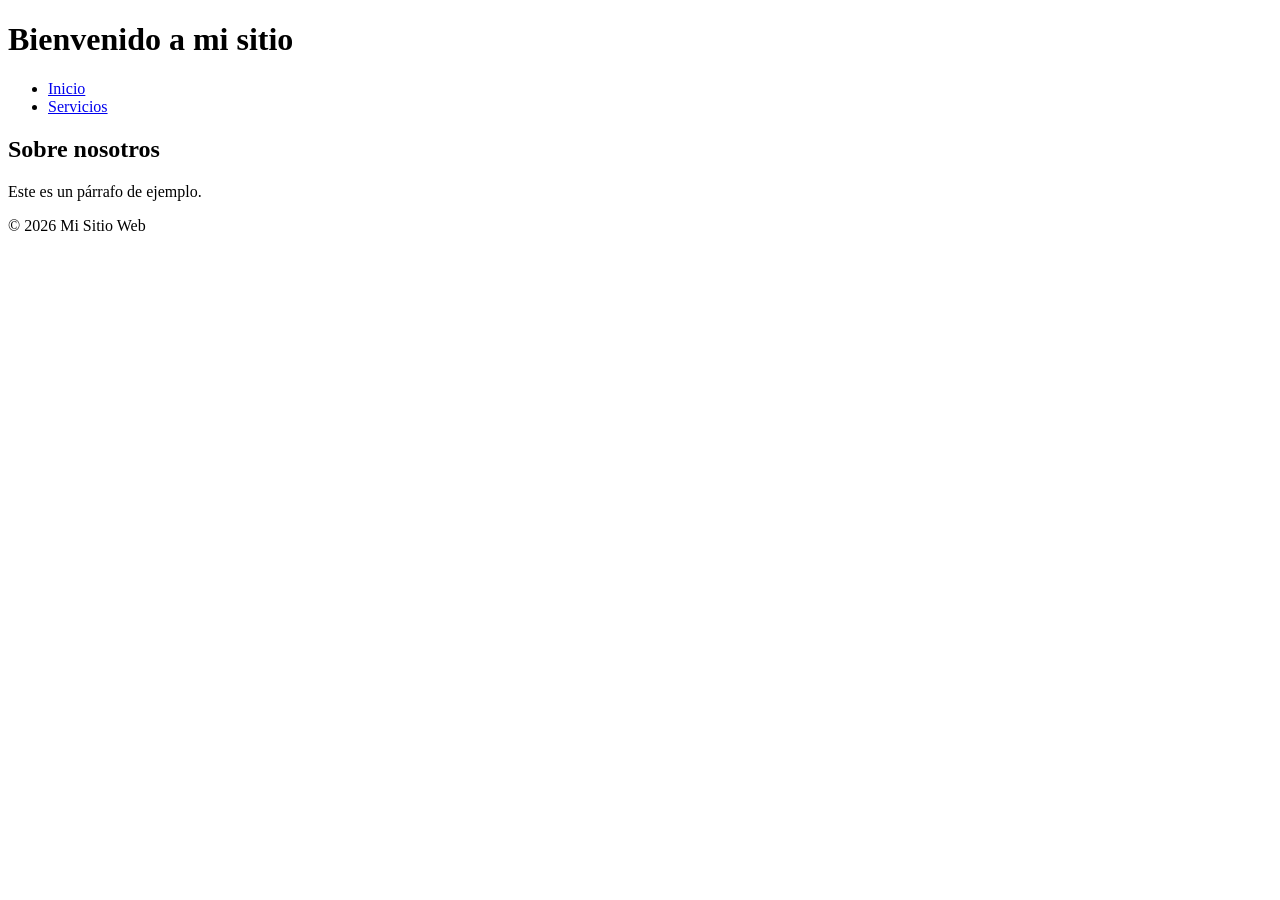
==== docs/index.html @ b6e342ae "primer comentario pagina html" ====
<!DOCTYPE html>
<html lang="es">
<head>
    <meta charset="UTF-8">
    <title>Ejemplo de Página</title>
</head>
<body>
    <header>
        <h1>Bienvenido a mi sitio</h1>
    </header>
    <nav>
        <ul>
            <li><a href="#">Inicio</a></li>
            <li><a href="#">Servicios</a></li>
        </ul>
    </nav>
    <section>
        <h2>Sobre nosotros</h2>
        <p>Este es un párrafo de ejemplo.</p>
    </section>
    <footer>
        <p>© 2026 Mi Sitio Web</p>
    </footer>
</body>
</html>
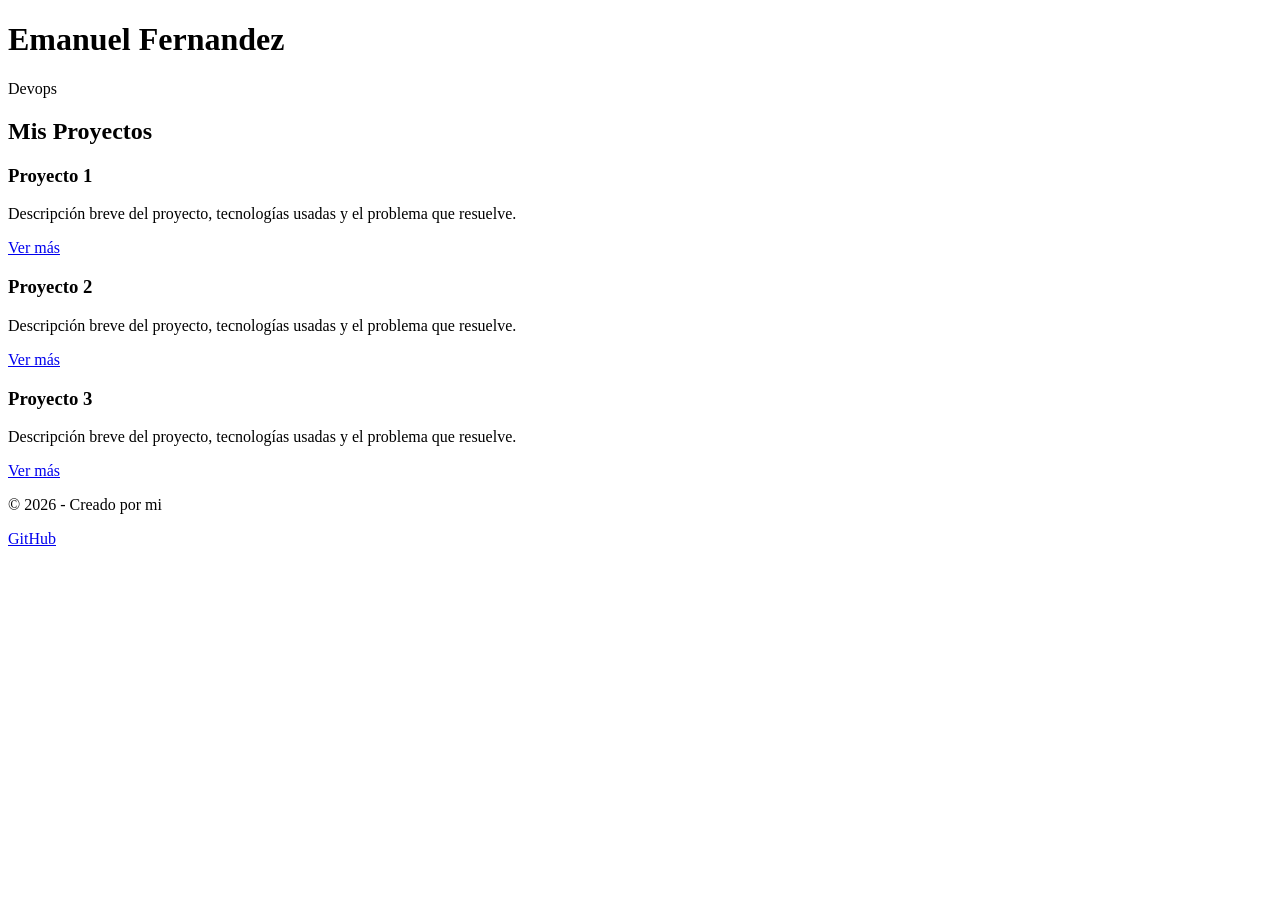
==== commit c8c9f8b6: "update de index" ====
--- a/docs/index.html
+++ b/docs/index.html
@@ -2,24 +2,48 @@
 <html lang="es">
 <head>
     <meta charset="UTF-8">
-    <title>Ejemplo de Página</title>
+    <meta name="viewport" content="width=device-width, initial-scale=1.0">
+    <title>Mi Portafolio Simple</title>
+    <link rel="stylesheet" href="styles.css">
 </head>
 <body>
+
     <header>
-        <h1>Bienvenido a mi sitio</h1>
+        <h1>Emanuel Fernandez</h1>
+        <p>Devops</p>
     </header>
-    <nav>
-        <ul>
-            <li><a href="#">Inicio</a></li>
-            <li><a href="#">Servicios</a></li>
-        </ul>
-    </nav>
-    <section>
-        <h2>Sobre nosotros</h2>
-        <p>Este es un párrafo de ejemplo.</p>
-    </section>
+
+    <main>
+        <section class="projects">
+            <h2>Mis Proyectos</h2>
+            <div class="grid-container">
+                <article class="card">
+                    <h3>Proyecto 1</h3>
+                    <p>Descripción breve del proyecto, tecnologías usadas y el problema que resuelve.</p>
+                    <a href="#">Ver más</a>
+                </article>
+
+                <article class="card">
+                    <h3>Proyecto 2</h3>
+                    <p>Descripción breve del proyecto, tecnologías usadas y el problema que resuelve.</p>
+                    <a href="#">Ver más</a>
+                </article>
+
+                <article class="card">
+                    <h3>Proyecto 3</h3>
+                    <p>Descripción breve del proyecto, tecnologías usadas y el problema que resuelve.</p>
+                    <a href="#">Ver más</a>
+                </article>
+            </div>
+        </section>
+    </main>
+
     <footer>
-        <p>© 2026 Mi Sitio Web</p>
+        <p>&copy; 2026 - Creado por mi</p>
+        <div class="socials">
+            <a href="#">GitHub</a>
+        </div>
     </footer>
+
 </body>
-</html>+</html>
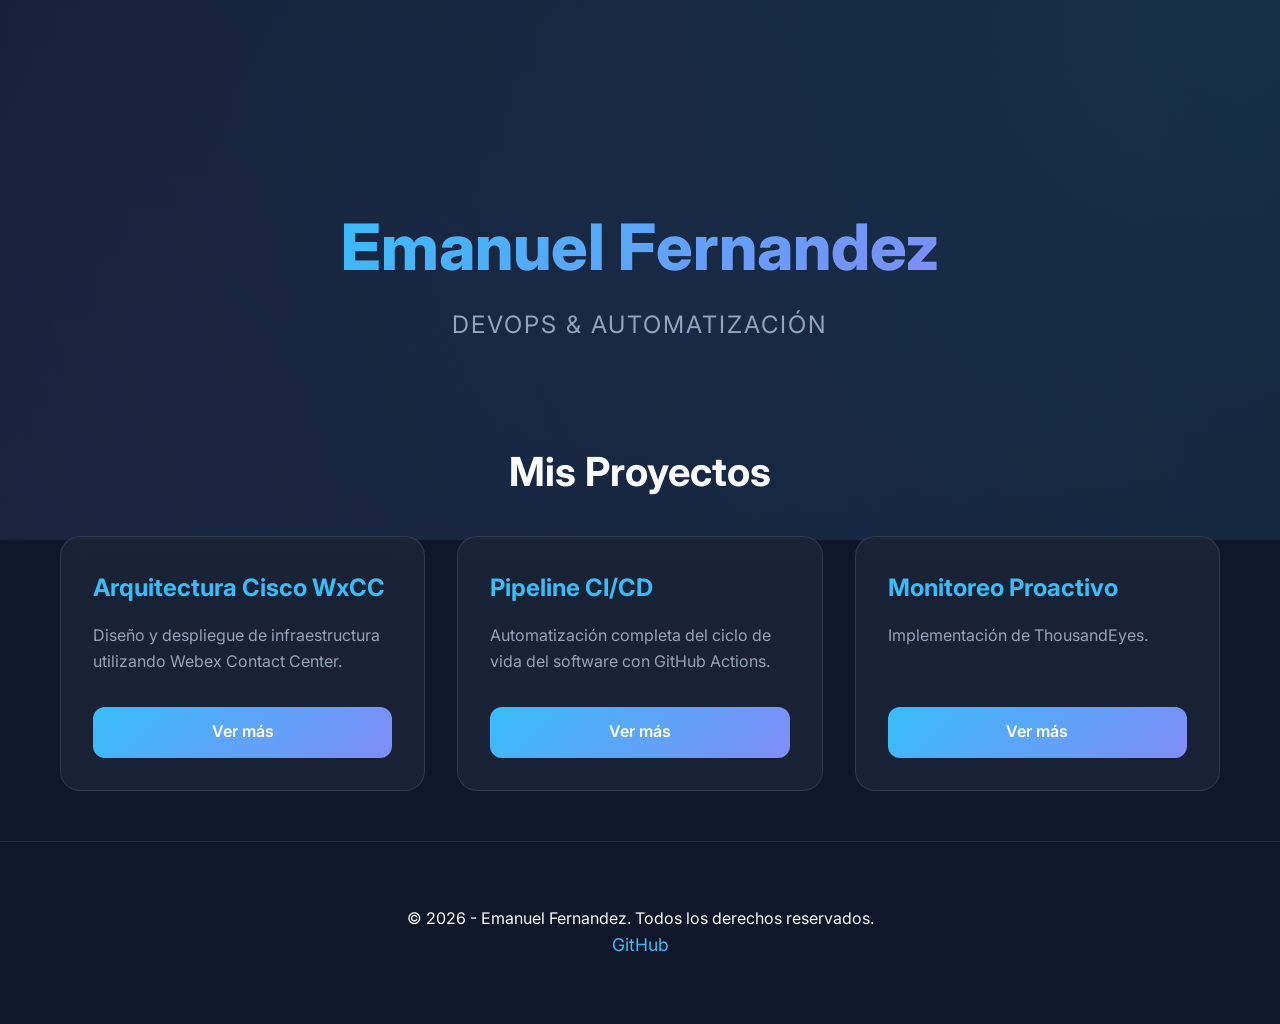
==== commit 24a79b81: "update index y subpaginas" ====
--- a/docs/index.html
+++ b/docs/index.html
@@ -1,49 +1,56 @@
 <!DOCTYPE html>
 <html lang="es">
+
 <head>
     <meta charset="UTF-8">
     <meta name="viewport" content="width=device-width, initial-scale=1.0">
-    <title>Mi Portafolio Simple</title>
+    <title>Emanuel Fernandez | Portafolio Devops</title>
+    <meta name="description" content="Portafolio profesional de Emanuel Fernandez, especialista en Devops.">
     <link rel="stylesheet" href="styles.css">
+    <link rel="preconnect" href="https://fonts.googleapis.com">
+    <link rel="preconnect" href="https://fonts.gstatic.com" crossorigin>
+    <link href="https://fonts.googleapis.com/css2?family=Inter:wght@400;600;800&display=swap" rel="stylesheet">
 </head>
+
 <body>
 
-    <header>
+    <header id="hero">
         <h1>Emanuel Fernandez</h1>
-        <p>Devops</p>
+        <p>Devops & Automatización</p>
     </header>
 
     <main>
-        <section class="projects">
+        <section class="projects" id="projects-section">
             <h2>Mis Proyectos</h2>
             <div class="grid-container">
-                <article class="card">
-                    <h3>Proyecto 1</h3>
-                    <p>Descripción breve del proyecto, tecnologías usadas y el problema que resuelve.</p>
-                    <a href="#">Ver más</a>
+                <article class="card" id="project-1">
+                    <h3>Arquitectura Cisco WxCC</h3>
+                    <p>Diseño y despliegue de infraestructura utilizando Webex Contact Center.</p>
+                    <a href="proyecto1.html">Ver más</a>
                 </article>
 
-                <article class="card">
-                    <h3>Proyecto 2</h3>
-                    <p>Descripción breve del proyecto, tecnologías usadas y el problema que resuelve.</p>
-                    <a href="#">Ver más</a>
+                <article class="card" id="project-2">
+                    <h3>Pipeline CI/CD</h3>
+                    <p>Automatización completa del ciclo de vida del software con GitHub Actions.</p>
+                    <a href="proyecto2.html">Ver más</a>
                 </article>
 
-                <article class="card">
-                    <h3>Proyecto 3</h3>
-                    <p>Descripción breve del proyecto, tecnologías usadas y el problema que resuelve.</p>
-                    <a href="#">Ver más</a>
+                <article class="card" id="project-3">
+                    <h3>Monitoreo Proactivo</h3>
+                    <p>Implementación de ThousandEyes.</p>
+                    <a href="proyecto3.html">Ver más</a>
                 </article>
             </div>
         </section>
     </main>
 
     <footer>
-        <p>&copy; 2026 - Creado por mi</p>
+        <p>&copy; 2026 - Emanuel Fernandez. Todos los derechos reservados.</p>
         <div class="socials">
-            <a href="#">GitHub</a>
+            <a href="https://github.com/aemafernandez" target="_blank" id="footer-github">GitHub</a>
         </div>
     </footer>
 
 </body>
-</html>
+
+</html>
--- a/docs/styles.css
+++ b/docs/styles.css
@@ -0,0 +1,161 @@
+:root {
+    --bg-color: #0f172a;
+    --card-bg: rgba(30, 41, 59, 0.7);
+    --accent-primary: #38bdf8;
+    --accent-secondary: #818cf8;
+    --text-main: #f8fafc;
+    --text-muted: #94a3b8;
+    --glass-border: rgba(255, 255, 255, 0.1);
+    --transition: all 0.3s ease;
+}
+
+* {
+    margin: 0;
+    padding: 0;
+    box-sizing: border-box;
+}
+
+body {
+    background-color: var(--bg-color);
+    color: var(--text-main);
+    font-family: 'Inter', system-ui, -apple-system, sans-serif;
+    line-height: 1.6;
+    overflow-x: hidden;
+    min-height: 100vh;
+}
+
+header {
+    height: 60vh;
+    display: flex;
+    flex-direction: column;
+    justify-content: center;
+    align-items: center;
+    background: radial-gradient(circle at top right, rgba(56, 189, 248, 0.15), transparent),
+                radial-gradient(circle at bottom left, rgba(129, 140, 248, 0.1), transparent);
+    text-align: center;
+    padding: 0 20px;
+}
+
+header h1 {
+    font-size: 4rem;
+    font-weight: 800;
+    background: linear-gradient(135deg, var(--accent-primary), var(--accent-secondary));
+    -webkit-background-clip: text;
+    -webkit-text-fill-color: transparent;
+    margin-bottom: 0.5rem;
+}
+
+header p {
+    font-size: 1.5rem;
+    color: var(--text-muted);
+    letter-spacing: 2px;
+    text-transform: uppercase;
+}
+
+main {
+    max-width: 1200px;
+    margin: -100px auto 50px;
+    padding: 0 20px;
+}
+
+.projects h2 {
+    font-size: 2.5rem;
+    margin-bottom: 2rem;
+    text-align: center;
+}
+
+.grid-container {
+    display: grid;
+    grid-template-columns: repeat(auto-fit, minmax(300px, 1fr));
+    gap: 2rem;
+}
+
+.card {
+    background: var(--card-bg);
+    backdrop-filter: blur(12px);
+    border: 1px solid var(--glass-border);
+    border-radius: 20px;
+    padding: 2rem;
+    transition: var(--transition);
+    display: flex;
+    flex-direction: column;
+}
+
+.card:hover {
+    transform: translateY(-10px);
+    border-color: var(--accent-primary);
+    box-shadow: 0 20px 40px rgba(0, 0, 0, 0.4);
+}
+
+.card h3 {
+    font-size: 1.5rem;
+    margin-bottom: 1rem;
+    color: var(--accent-primary);
+}
+
+.card p {
+    color: var(--text-muted);
+    margin-bottom: 2rem;
+    flex-grow: 1;
+}
+
+.card a {
+    display: inline-block;
+    padding: 0.8rem 1.5rem;
+    background: linear-gradient(135deg, var(--accent-primary), var(--accent-secondary));
+    color: white;
+    text-decoration: none;
+    border-radius: 12px;
+    font-weight: 600;
+    text-align: center;
+    transition: var(--transition);
+}
+
+.card a:hover {
+    filter: brightness(1.1);
+    box-shadow: 0 4px 15px rgba(56, 189, 248, 0.4);
+}
+
+footer {
+    padding: 4rem 20px;
+    text-align: center;
+    border-top: 1px solid var(--glass-border);
+}
+
+footer .socials a {
+    color: var(--accent-primary);
+    text-decoration: none;
+    font-size: 1.1rem;
+    transition: var(--transition);
+}
+
+footer .socials a:hover {
+    color: var(--text-main);
+}
+
+/* Animations */
+@keyframes fadeIn {
+    from { opacity: 0; transform: translateY(20px); }
+    to { opacity: 1; transform: translateY(0); }
+}
+
+.card {
+    animation: fadeIn 0.6s ease-out forwards;
+}
+
+/* Page specific */
+.back-btn {
+    margin-top: 2rem;
+    display: inline-block;
+    padding: 0.8rem 1.5rem;
+    border: 1px solid var(--accent-primary);
+    color: var(--accent-primary);
+    text-decoration: none;
+    border-radius: 12px;
+    transition: var(--transition);
+}
+
+.back-btn:hover {
+    background: var(--accent-primary);
+    color: white;
+}
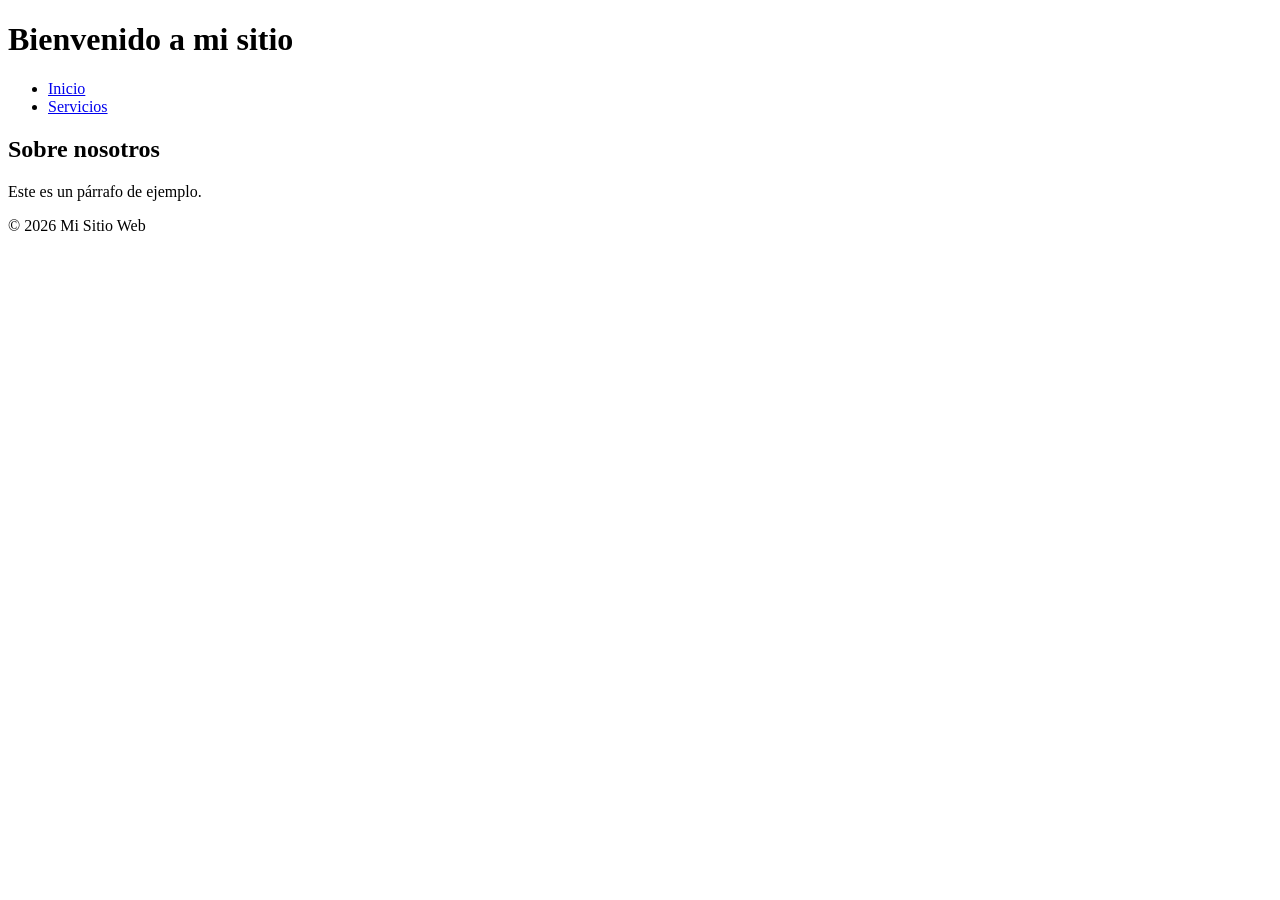
==== commit 483988bd: "Merge branch 'main' of https://github.com/aemafernandez/aemafernandez.github.io" ====
--- a/docs/index.html
+++ b/docs/index.html
@@ -3,52 +3,25 @@
 
 <head>
     <meta charset="UTF-8">
-    <meta name="viewport" content="width=device-width, initial-scale=1.0">
-    <title>Emanuel Fernandez | Portafolio Devops</title>
-    <meta name="description" content="Portafolio profesional de Emanuel Fernandez, especialista en Devops.">
-    <link rel="stylesheet" href="styles.css">
-    <link rel="preconnect" href="https://fonts.googleapis.com">
-    <link rel="preconnect" href="https://fonts.gstatic.com" crossorigin>
-    <link href="https://fonts.googleapis.com/css2?family=Inter:wght@400;600;800&display=swap" rel="stylesheet">
+    <title>Ejemplo de Página</title>
 </head>
 
 <body>
-
-    <header id="hero">
-        <h1>Emanuel Fernandez</h1>
-        <p>Devops & Automatización</p>
+    <header>
+        <h1>Bienvenido a mi sitio</h1>
     </header>
-
-    <main>
-        <section class="projects" id="projects-section">
-            <h2>Mis Proyectos</h2>
-            <div class="grid-container">
-                <article class="card" id="project-1">
-                    <h3>Arquitectura Cisco WxCC</h3>
-                    <p>Diseño y despliegue de infraestructura utilizando Webex Contact Center.</p>
-                    <a href="proyecto1.html">Ver más</a>
-                </article>
-
-                <article class="card" id="project-2">
-                    <h3>Pipeline CI/CD</h3>
-                    <p>Automatización completa del ciclo de vida del software con GitHub Actions.</p>
-                    <a href="proyecto2.html">Ver más</a>
-                </article>
-
-                <article class="card" id="project-3">
-                    <h3>Monitoreo Proactivo</h3>
-                    <p>Implementación de ThousandEyes.</p>
-                    <a href="proyecto3.html">Ver más</a>
-                </article>
-            </div>
-        </section>
-    </main>
-
+    <nav>
+        <ul>
+            <li><a href="#">Inicio</a></li>
+            <li><a href="#">Servicios</a></li>
+        </ul>
+    </nav>
+    <section>
+        <h2>Sobre nosotros</h2>
+        <p>Este es un párrafo de ejemplo.</p>
+    </section>
     <footer>
-        <p>&copy; 2026 - Emanuel Fernandez. Todos los derechos reservados.</p>
-        <div class="socials">
-            <a href="https://github.com/aemafernandez" target="_blank" id="footer-github">GitHub</a>
-        </div>
+        <p>© 2026 Mi Sitio Web</p>
     </footer>
 
 </body>
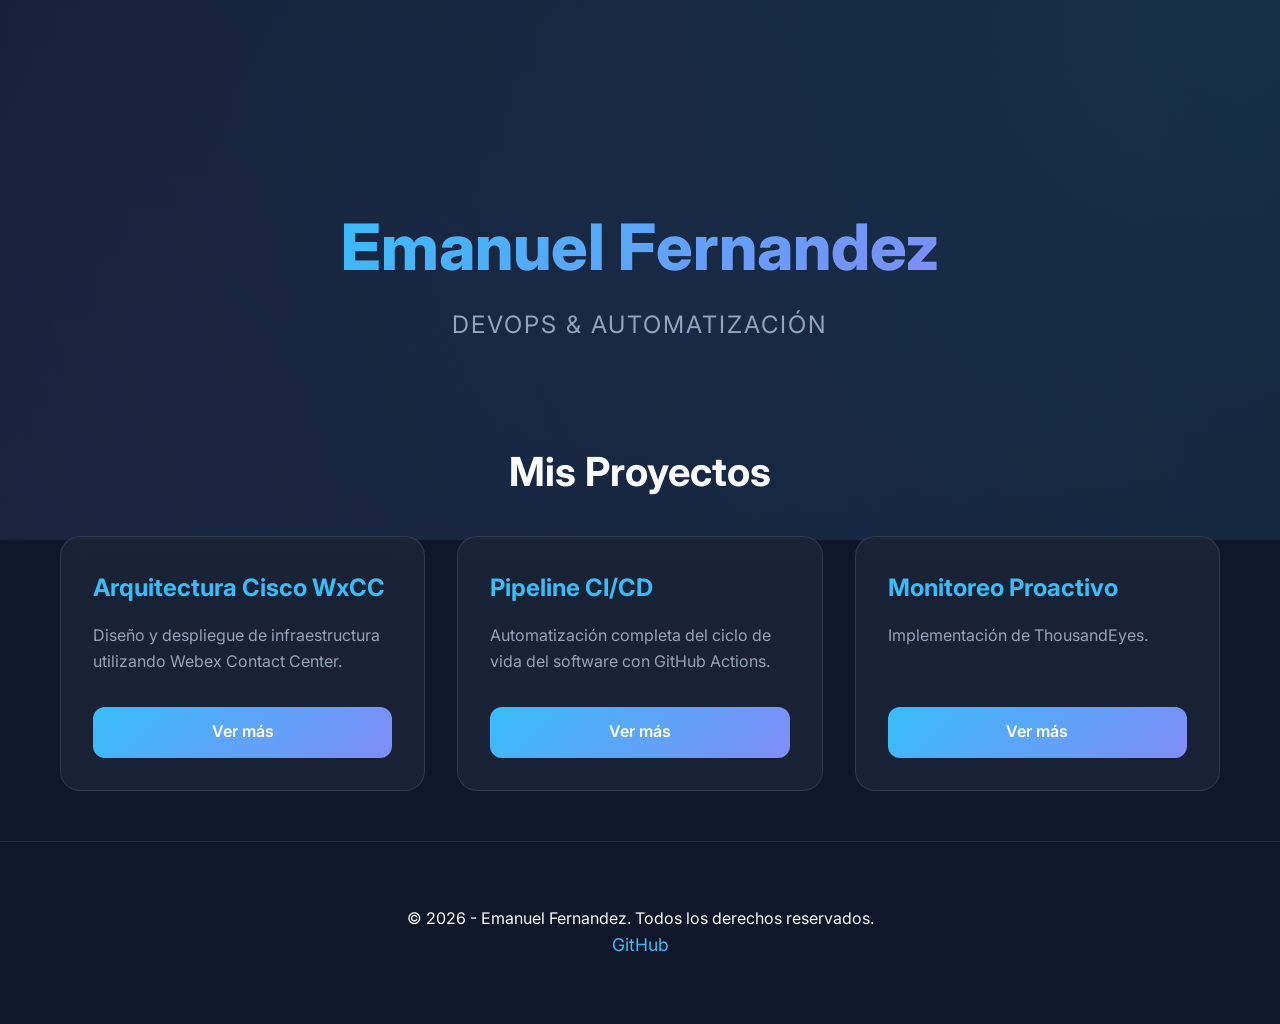
==== commit 3d048453: "update index" ====
--- a/docs/index.html
+++ b/docs/index.html
@@ -3,25 +3,52 @@
 
 <head>
     <meta charset="UTF-8">
-    <title>Ejemplo de Página</title>
+    <meta name="viewport" content="width=device-width, initial-scale=1.0">
+    <title>Emanuel Fernandez | Portafolio Devops</title>
+    <meta name="description" content="Portafolio profesional de Emanuel Fernandez, especialista en Devops.">
+    <link rel="stylesheet" href="styles.css">
+    <link rel="preconnect" href="https://fonts.googleapis.com">
+    <link rel="preconnect" href="https://fonts.gstatic.com" crossorigin>
+    <link href="https://fonts.googleapis.com/css2?family=Inter:wght@400;600;800&display=swap" rel="stylesheet">
 </head>
 
 <body>
-    <header>
-        <h1>Bienvenido a mi sitio</h1>
+
+    <header id="hero">
+        <h1>Emanuel Fernandez</h1>
+        <p>Devops & Automatización</p>
     </header>
-    <nav>
-        <ul>
-            <li><a href="#">Inicio</a></li>
-            <li><a href="#">Servicios</a></li>
-        </ul>
-    </nav>
-    <section>
-        <h2>Sobre nosotros</h2>
-        <p>Este es un párrafo de ejemplo.</p>
-    </section>
+
+    <main>
+        <section class="projects" id="projects-section">
+            <h2>Mis Proyectos</h2>
+            <div class="grid-container">
+                <article class="card" id="project-1">
+                    <h3>Arquitectura Cisco WxCC</h3>
+                    <p>Diseño y despliegue de infraestructura utilizando Webex Contact Center.</p>
+                    <a href="proyecto1.html">Ver más</a>
+                </article>
+
+                <article class="card" id="project-2">
+                    <h3>Pipeline CI/CD</h3>
+                    <p>Automatización completa del ciclo de vida del software con GitHub Actions.</p>
+                    <a href="proyecto2.html">Ver más</a>
+                </article>
+
+                <article class="card" id="project-3">
+                    <h3>Monitoreo Proactivo</h3>
+                    <p>Implementación de ThousandEyes.</p>
+                    <a href="proyecto3.html">Ver más</a>
+                </article>
+            </div>
+        </section>
+    </main>
+
     <footer>
-        <p>© 2026 Mi Sitio Web</p>
+        <p>&copy; 2026 - Emanuel Fernandez. Todos los derechos reservados.</p>
+        <div class="socials">
+            <a href="https://github.com/aemafernandez" target="_blank" id="footer-github">GitHub</a>
+        </div>
     </footer>
 
 </body>
--- a/docs/styles.css
+++ b/docs/styles.css
@@ -0,0 +1,161 @@
+:root {
+    --bg-color: #0f172a;
+    --card-bg: rgba(30, 41, 59, 0.7);
+    --accent-primary: #38bdf8;
+    --accent-secondary: #818cf8;
+    --text-main: #f8fafc;
+    --text-muted: #94a3b8;
+    --glass-border: rgba(255, 255, 255, 0.1);
+    --transition: all 0.3s ease;
+}
+
+* {
+    margin: 0;
+    padding: 0;
+    box-sizing: border-box;
+}
+
+body {
+    background-color: var(--bg-color);
+    color: var(--text-main);
+    font-family: 'Inter', system-ui, -apple-system, sans-serif;
+    line-height: 1.6;
+    overflow-x: hidden;
+    min-height: 100vh;
+}
+
+header {
+    height: 60vh;
+    display: flex;
+    flex-direction: column;
+    justify-content: center;
+    align-items: center;
+    background: radial-gradient(circle at top right, rgba(56, 189, 248, 0.15), transparent),
+                radial-gradient(circle at bottom left, rgba(129, 140, 248, 0.1), transparent);
+    text-align: center;
+    padding: 0 20px;
+}
+
+header h1 {
+    font-size: 4rem;
+    font-weight: 800;
+    background: linear-gradient(135deg, var(--accent-primary), var(--accent-secondary));
+    -webkit-background-clip: text;
+    -webkit-text-fill-color: transparent;
+    margin-bottom: 0.5rem;
+}
+
+header p {
+    font-size: 1.5rem;
+    color: var(--text-muted);
+    letter-spacing: 2px;
+    text-transform: uppercase;
+}
+
+main {
+    max-width: 1200px;
+    margin: -100px auto 50px;
+    padding: 0 20px;
+}
+
+.projects h2 {
+    font-size: 2.5rem;
+    margin-bottom: 2rem;
+    text-align: center;
+}
+
+.grid-container {
+    display: grid;
+    grid-template-columns: repeat(auto-fit, minmax(300px, 1fr));
+    gap: 2rem;
+}
+
+.card {
+    background: var(--card-bg);
+    backdrop-filter: blur(12px);
+    border: 1px solid var(--glass-border);
+    border-radius: 20px;
+    padding: 2rem;
+    transition: var(--transition);
+    display: flex;
+    flex-direction: column;
+}
+
+.card:hover {
+    transform: translateY(-10px);
+    border-color: var(--accent-primary);
+    box-shadow: 0 20px 40px rgba(0, 0, 0, 0.4);
+}
+
+.card h3 {
+    font-size: 1.5rem;
+    margin-bottom: 1rem;
+    color: var(--accent-primary);
+}
+
+.card p {
+    color: var(--text-muted);
+    margin-bottom: 2rem;
+    flex-grow: 1;
+}
+
+.card a {
+    display: inline-block;
+    padding: 0.8rem 1.5rem;
+    background: linear-gradient(135deg, var(--accent-primary), var(--accent-secondary));
+    color: white;
+    text-decoration: none;
+    border-radius: 12px;
+    font-weight: 600;
+    text-align: center;
+    transition: var(--transition);
+}
+
+.card a:hover {
+    filter: brightness(1.1);
+    box-shadow: 0 4px 15px rgba(56, 189, 248, 0.4);
+}
+
+footer {
+    padding: 4rem 20px;
+    text-align: center;
+    border-top: 1px solid var(--glass-border);
+}
+
+footer .socials a {
+    color: var(--accent-primary);
+    text-decoration: none;
+    font-size: 1.1rem;
+    transition: var(--transition);
+}
+
+footer .socials a:hover {
+    color: var(--text-main);
+}
+
+/* Animations */
+@keyframes fadeIn {
+    from { opacity: 0; transform: translateY(20px); }
+    to { opacity: 1; transform: translateY(0); }
+}
+
+.card {
+    animation: fadeIn 0.6s ease-out forwards;
+}
+
+/* Page specific */
+.back-btn {
+    margin-top: 2rem;
+    display: inline-block;
+    padding: 0.8rem 1.5rem;
+    border: 1px solid var(--accent-primary);
+    color: var(--accent-primary);
+    text-decoration: none;
+    border-radius: 12px;
+    transition: var(--transition);
+}
+
+.back-btn:hover {
+    background: var(--accent-primary);
+    color: white;
+}
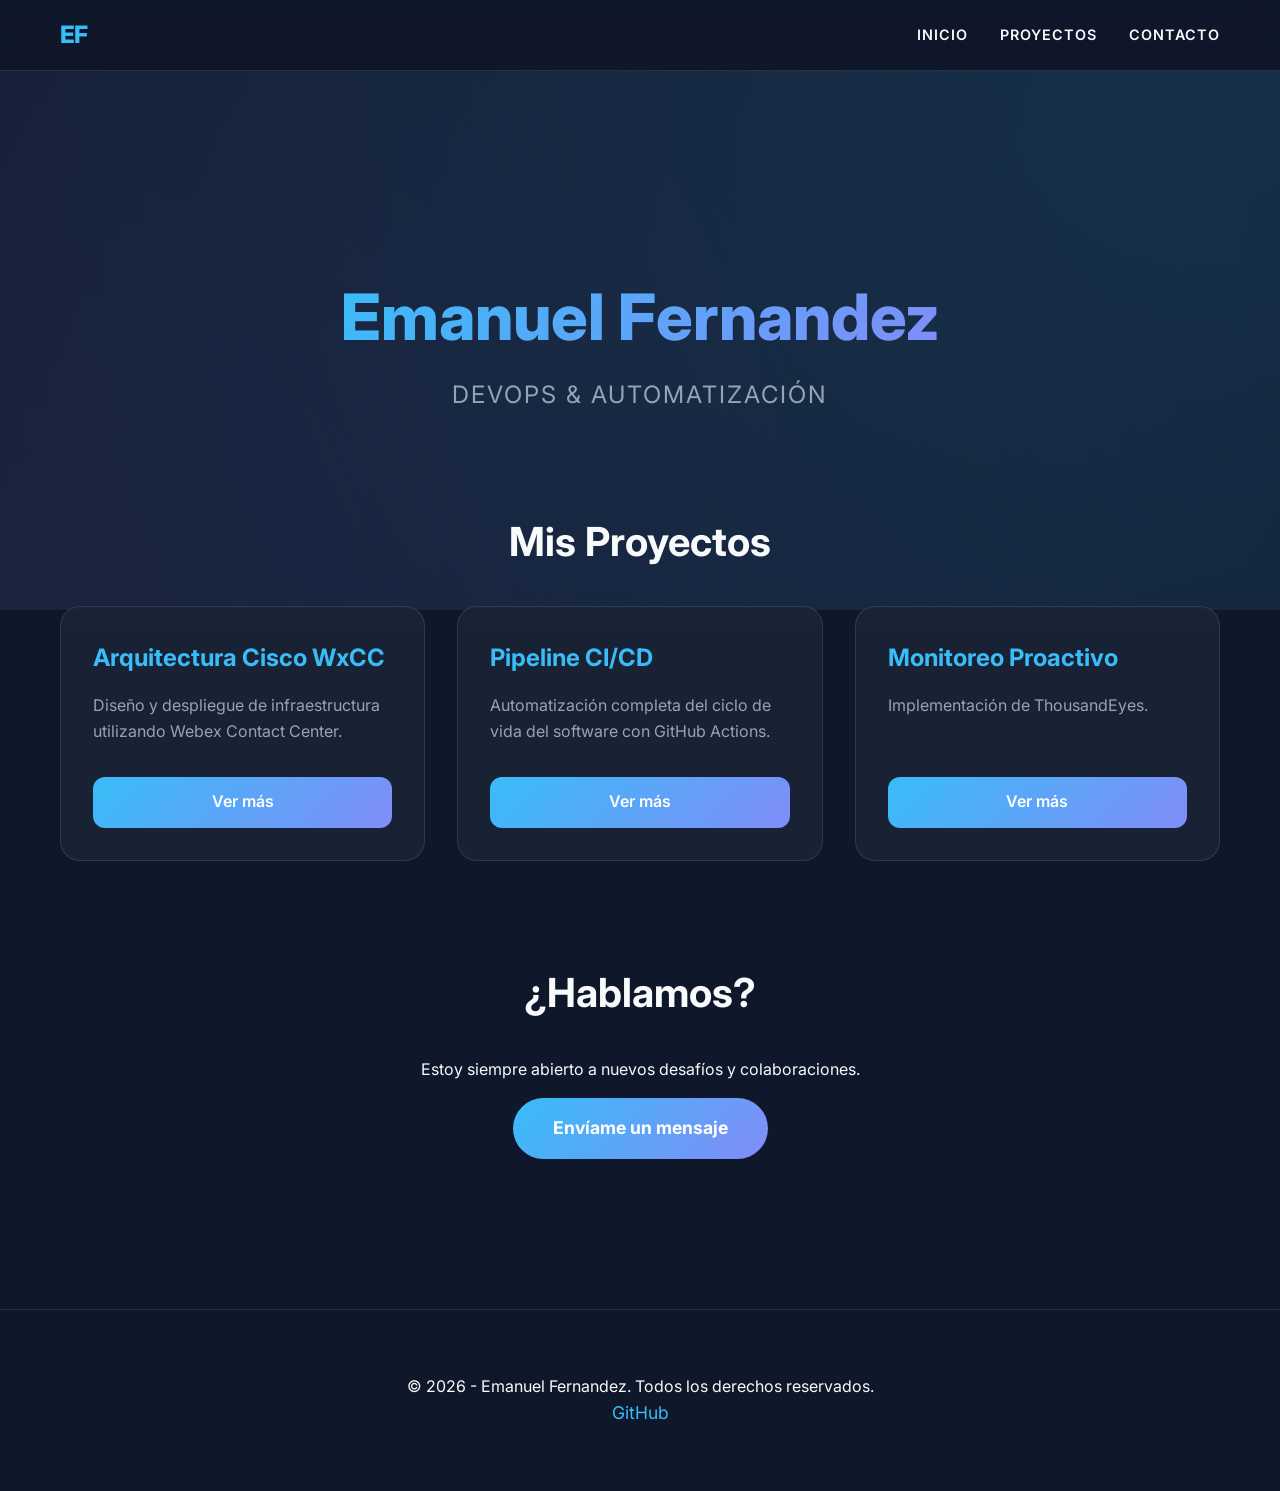
==== commit b39c1a1a: "update de barra de inicio y contacto" ====
--- a/docs/index.html
+++ b/docs/index.html
@@ -13,6 +13,17 @@
 </head>
 
 <body>
+
+    <nav class="navbar">
+        <div class="nav-container">
+            <a href="index.html" class="nav-logo">EF</a>
+            <ul class="nav-links">
+                <li><a href="#hero">Inicio</a></li>
+                <li><a href="#projects-section">Proyectos</a></li>
+                <li><a href="#contact">Contacto</a></li>
+            </ul>
+        </div>
+    </nav>
 
     <header id="hero">
         <h1>Emanuel Fernandez</h1>
@@ -42,6 +53,12 @@
                 </article>
             </div>
         </section>
+
+        <section id="contact" class="contact">
+            <h2>¿Hablamos?</h2>
+            <p>Estoy siempre abierto a nuevos desafíos y colaboraciones.</p>
+            <a href="https://wa.me/543493436706" target="_blank" class="contact-btn">Envíame un mensaje</a>
+        </section>
     </main>
 
     <footer>
--- a/docs/styles.css
+++ b/docs/styles.css
@@ -7,6 +7,7 @@
     --text-muted: #94a3b8;
     --glass-border: rgba(255, 255, 255, 0.1);
     --transition: all 0.3s ease;
+    --nav-bg: rgba(15, 23, 42, 0.8);
 }
 
 * {
@@ -22,6 +23,8 @@
     line-height: 1.6;
     overflow-x: hidden;
     min-height: 100vh;
+    scroll-behavior: smooth;
+    padding-top: 70px;
 }
 
 header {
@@ -116,6 +119,86 @@
     box-shadow: 0 4px 15px rgba(56, 189, 248, 0.4);
 }
 
+/* Navbar */
+.navbar {
+    position: fixed;
+    top: 0;
+    width: 100%;
+    z-index: 1000;
+    background: var(--nav-bg);
+    backdrop-filter: blur(10px);
+    border-bottom: 1px solid var(--glass-border);
+    padding: 1rem 0;
+}
+
+.nav-container {
+    max-width: 1200px;
+    margin: 0 auto;
+    display: flex;
+    justify-content: space-between;
+    align-items: center;
+    padding: 0 20px;
+}
+
+.nav-logo {
+    font-size: 1.5rem;
+    font-weight: 800;
+    color: var(--accent-primary);
+    text-decoration: none;
+    letter-spacing: -1px;
+}
+
+.nav-links {
+    display: flex;
+    list-style: none;
+    gap: 2rem;
+}
+
+.nav-links a {
+    color: var(--text-main);
+    text-decoration: none;
+    font-weight: 600;
+    font-size: 0.9rem;
+    transition: var(--transition);
+    text-transform: uppercase;
+    letter-spacing: 1px;
+}
+
+.nav-links a:hover {
+    color: var(--accent-primary);
+}
+
+/* Contact Section */
+.contact {
+    padding: 100px 20px;
+    text-align: center;
+    max-width: 800px;
+    margin: 0 auto;
+}
+
+.contact h2 {
+    font-size: 2.5rem;
+    margin-bottom: 2rem;
+}
+
+.contact-btn {
+    display: inline-block;
+    padding: 1rem 2.5rem;
+    font-size: 1.1rem;
+    background: linear-gradient(135deg, var(--accent-primary), var(--accent-secondary));
+    color: white;
+    text-decoration: none;
+    border-radius: 50px;
+    font-weight: 700;
+    transition: var(--transition);
+    margin-top: 1rem;
+}
+
+.contact-btn:hover {
+    transform: scale(1.05);
+    box-shadow: 0 10px 30px rgba(56, 189, 248, 0.3);
+}
+
 footer {
     padding: 4rem 20px;
     text-align: center;
